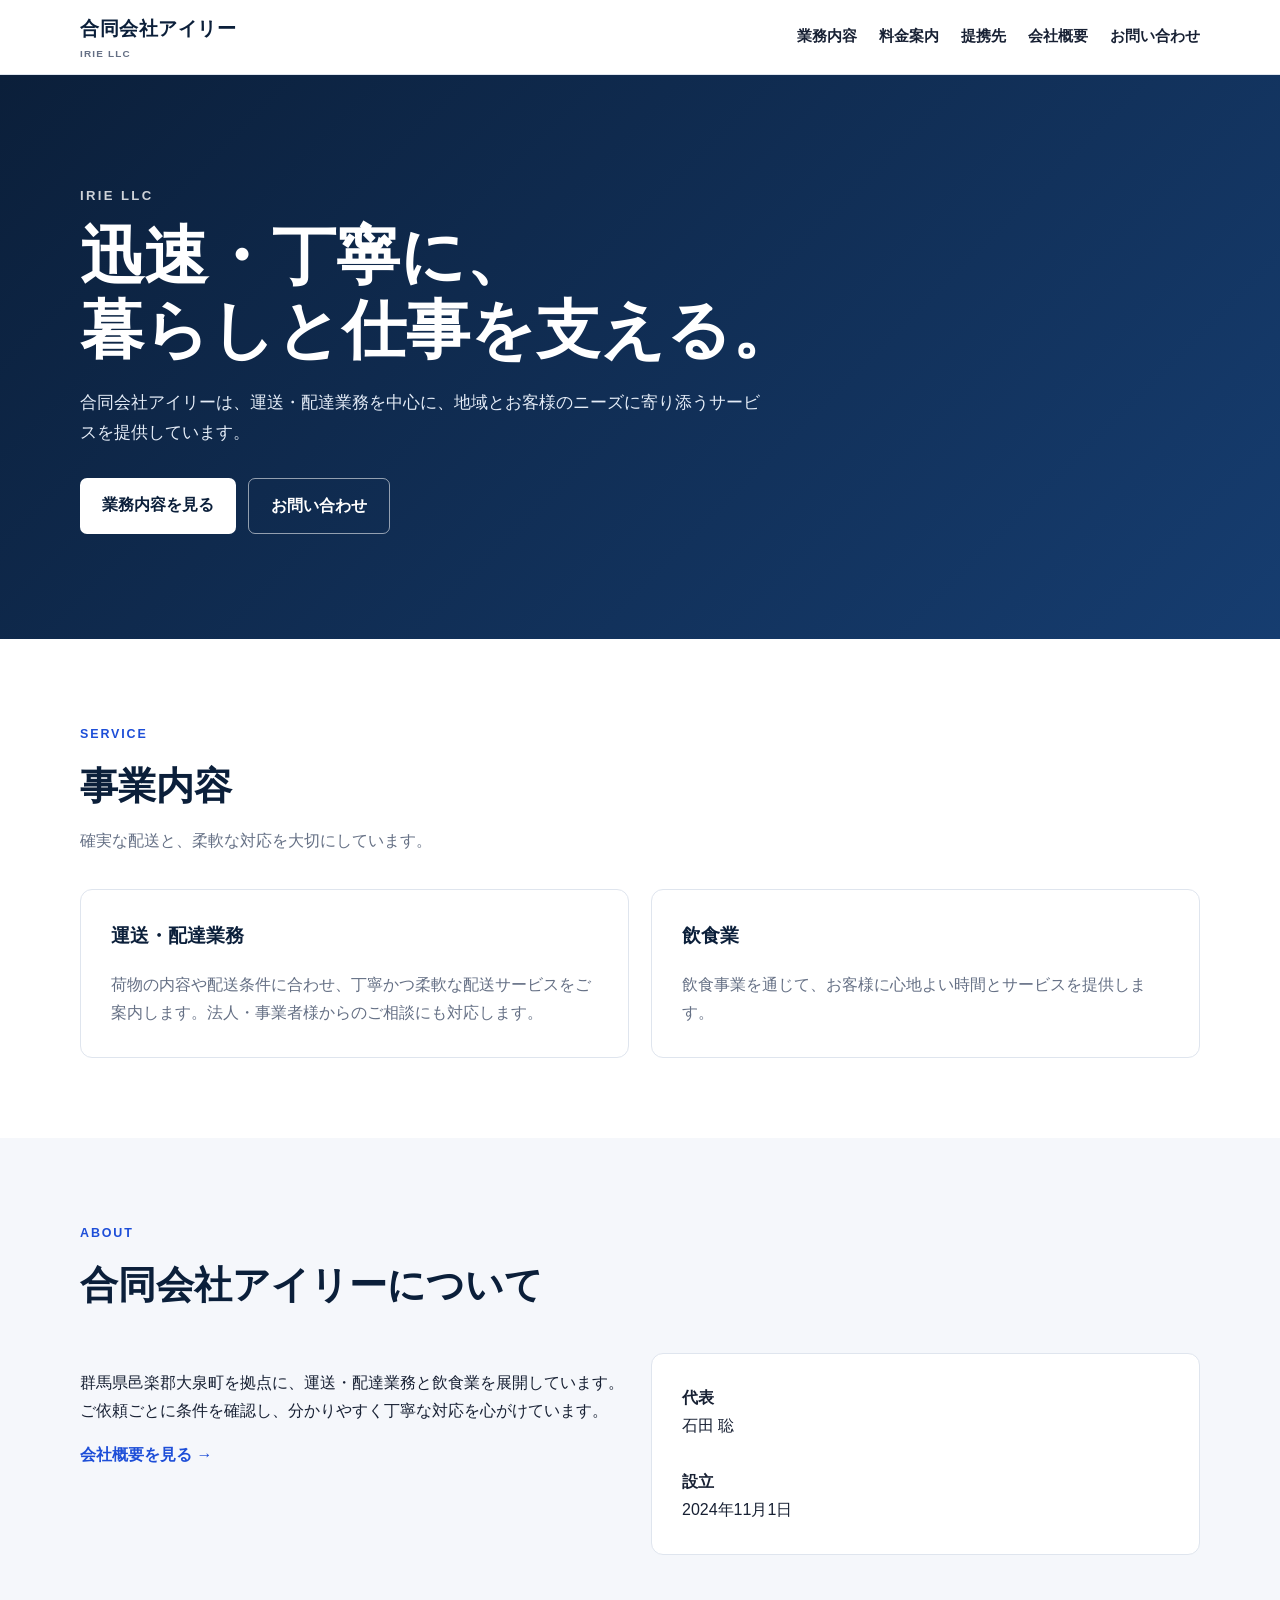
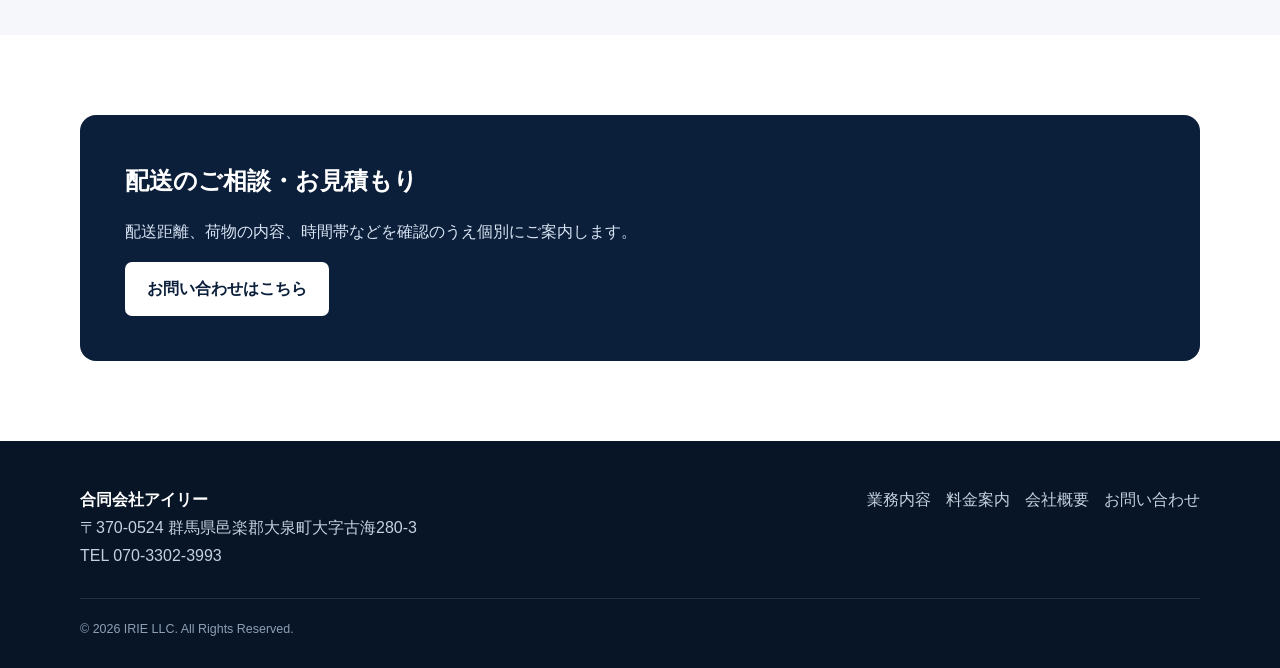
==== index.html @ ed19f30e "Add files via upload" ====
<!doctype html><html lang="ja"><head><meta charset="utf-8"><meta name="viewport" content="width=device-width,initial-scale=1"><title>トップ｜合同会社アイリー</title><meta name="description" content="合同会社アイリーの公式サイトです。運送・配達業務、飲食業を展開しています。"><link rel="stylesheet" href="style.css"></head><body><header class="site-header"><div class="container header-inner"><a class="brand" href="index.html">合同会社アイリー<small>IRIE LLC</small></a><button class="menu-btn" aria-label="メニュー">☰</button><nav class="nav"><a href="service.html">業務内容</a><a href="price.html">料金案内</a><a href="partners.html">提携先</a><a href="company.html">会社概要</a><a href="contact.html">お問い合わせ</a></nav></div></header><main><section class="hero"><div class="container"><div class="eyebrow">IRIE LLC</div><h1>迅速・丁寧に、<br>暮らしと仕事を支える。</h1><p>合同会社アイリーは、運送・配達業務を中心に、地域とお客様のニーズに寄り添うサービスを提供しています。</p><div class="buttons"><a class="btn" href="service.html">業務内容を見る</a><a class="btn outline" href="contact.html">お問い合わせ</a></div></div></section><section><div class="container"><div class="section-head"><span>SERVICE</span><h2>事業内容</h2><p>確実な配送と、柔軟な対応を大切にしています。</p></div><div class="grid"><div class="card"><h3>運送・配達業務</h3><p>荷物の内容や配送条件に合わせ、丁寧かつ柔軟な配送サービスをご案内します。法人・事業者様からのご相談にも対応します。</p></div><div class="card"><h3>飲食業</h3><p>飲食事業を通じて、お客様に心地よい時間とサービスを提供します。</p></div></div></div></section><section class="soft"><div class="container"><div class="section-head"><span>ABOUT</span><h2>合同会社アイリーについて</h2></div><div class="grid"><div><p>群馬県邑楽郡大泉町を拠点に、運送・配達業務と飲食業を展開しています。ご依頼ごとに条件を確認し、分かりやすく丁寧な対応を心がけています。</p><a href="company.html" style="color:#1d4ed8;font-weight:700">会社概要を見る →</a></div><div class="card"><strong>代表</strong><br>石田 聡<br><br><strong>設立</strong><br>2024年11月1日</div></div></div></section><section><div class="container"><div class="cta"><h2>配送のご相談・お見積もり</h2><p>配送距離、荷物の内容、時間帯などを確認のうえ個別にご案内します。</p><a class="btn" href="contact.html">お問い合わせはこちら</a></div></div></section></main><footer class="footer"><div class="container"><div class="footer-grid"><div><strong>合同会社アイリー</strong><br>〒370-0524 群馬県邑楽郡大泉町大字古海280-3<br>TEL 070-3302-3993</div><nav><a href="service.html">業務内容</a><a href="price.html">料金案内</a><a href="company.html">会社概要</a><a href="contact.html">お問い合わせ</a></nav></div><div class="copyright">© 2026 IRIE LLC. All Rights Reserved.</div></div></footer><script src="script.js"></script></body></html>
---- style.css ----
:root{--navy:#0b1f3a;--blue:#1d4ed8;--light:#f5f7fb;--text:#172033;--muted:#657085;--white:#fff;--line:#dfe5ee;--max:1120px}*{box-sizing:border-box}html{scroll-behavior:smooth}body{margin:0;font-family:-apple-system,BlinkMacSystemFont,"Segoe UI","Noto Sans JP",sans-serif;color:var(--text);line-height:1.75;background:#fff}a{color:inherit;text-decoration:none}.container{width:min(calc(100% - 40px),var(--max));margin:auto}.site-header{position:sticky;top:0;z-index:20;background:rgba(255,255,255,.96);border-bottom:1px solid var(--line);backdrop-filter:blur(8px)}.header-inner{height:74px;display:flex;align-items:center;justify-content:space-between}.brand{font-weight:800;font-size:1.2rem;color:var(--navy);letter-spacing:.03em}.brand small{display:block;font-size:.62rem;color:var(--muted);font-weight:600;letter-spacing:.12em}.nav{display:flex;gap:22px;align-items:center;font-size:.92rem;font-weight:650}.nav a:hover{color:var(--blue)}.menu-btn{display:none;border:0;background:none;font-size:1.5rem}.hero{background:linear-gradient(135deg,var(--navy),#163d70);color:#fff;padding:110px 0 105px}.hero .eyebrow{font-size:.82rem;letter-spacing:.18em;font-weight:700;opacity:.8}.hero h1{font-size:clamp(2.25rem,5vw,4.6rem);line-height:1.15;margin:12px 0 20px;max-width:850px}.hero p{max-width:680px;font-size:1.08rem;color:#e5edf8}.buttons{display:flex;gap:12px;flex-wrap:wrap;margin-top:30px}.btn{display:inline-block;padding:13px 22px;border-radius:7px;background:#fff;color:var(--navy);font-weight:750}.btn.outline{background:transparent;color:#fff;border:1px solid rgba(255,255,255,.55)}section{padding:80px 0}.section-head{margin-bottom:34px}.section-head span{color:var(--blue);font-size:.78rem;font-weight:800;letter-spacing:.15em}.section-head h2{font-size:clamp(1.8rem,3vw,2.6rem);margin:5px 0 8px;color:var(--navy)}.section-head p{color:var(--muted);margin:0}.grid{display:grid;grid-template-columns:repeat(2,1fr);gap:22px}.card{padding:30px;border:1px solid var(--line);border-radius:12px;background:#fff}.card h3{margin-top:0;color:var(--navy)}.card p{color:var(--muted);margin-bottom:0}.soft{background:var(--light)}.table-wrap{overflow-x:auto;border:1px solid var(--line);border-radius:12px}table{width:100%;border-collapse:collapse;background:#fff}th,td{padding:17px 20px;text-align:left;border-bottom:1px solid var(--line)}th{width:30%;background:#f8fafc;color:var(--navy)}tr:last-child th,tr:last-child td{border-bottom:0}.notice{padding:22px;border-left:4px solid var(--blue);background:#eef4ff;border-radius:6px;color:#334155}.cta{background:var(--navy);color:#fff;border-radius:16px;padding:45px}.cta h2{margin:0 0 10px}.cta p{color:#d9e4f3}.page-hero{padding:72px 0;background:var(--light);border-bottom:1px solid var(--line)}.page-hero h1{font-size:clamp(2rem,4vw,3.2rem);margin:0;color:var(--navy)}.page-hero p{color:var(--muted);margin:8px 0 0}.footer{background:#071526;color:#c6d1df;padding:45px 0 28px}.footer strong{color:#fff}.footer-grid{display:flex;justify-content:space-between;gap:30px;flex-wrap:wrap}.footer nav{display:flex;gap:15px;flex-wrap:wrap}.copyright{border-top:1px solid #203148;margin-top:28px;padding-top:20px;font-size:.78rem;color:#8fa0b5}.tel{font-size:clamp(1.7rem,4vw,2.7rem);font-weight:800;color:var(--navy)}@media(max-width:800px){.nav{display:none;position:absolute;top:74px;left:0;right:0;background:#fff;padding:20px;flex-direction:column;border-bottom:1px solid var(--line)}.nav.open{display:flex}.menu-btn{display:block}.hero{padding:80px 0}.grid{grid-template-columns:1fr}section{padding:60px 0}.container{width:min(calc(100% - 28px),var(--max))}.cta{padding:30px 24px}th,td{padding:14px}th{width:38%}}
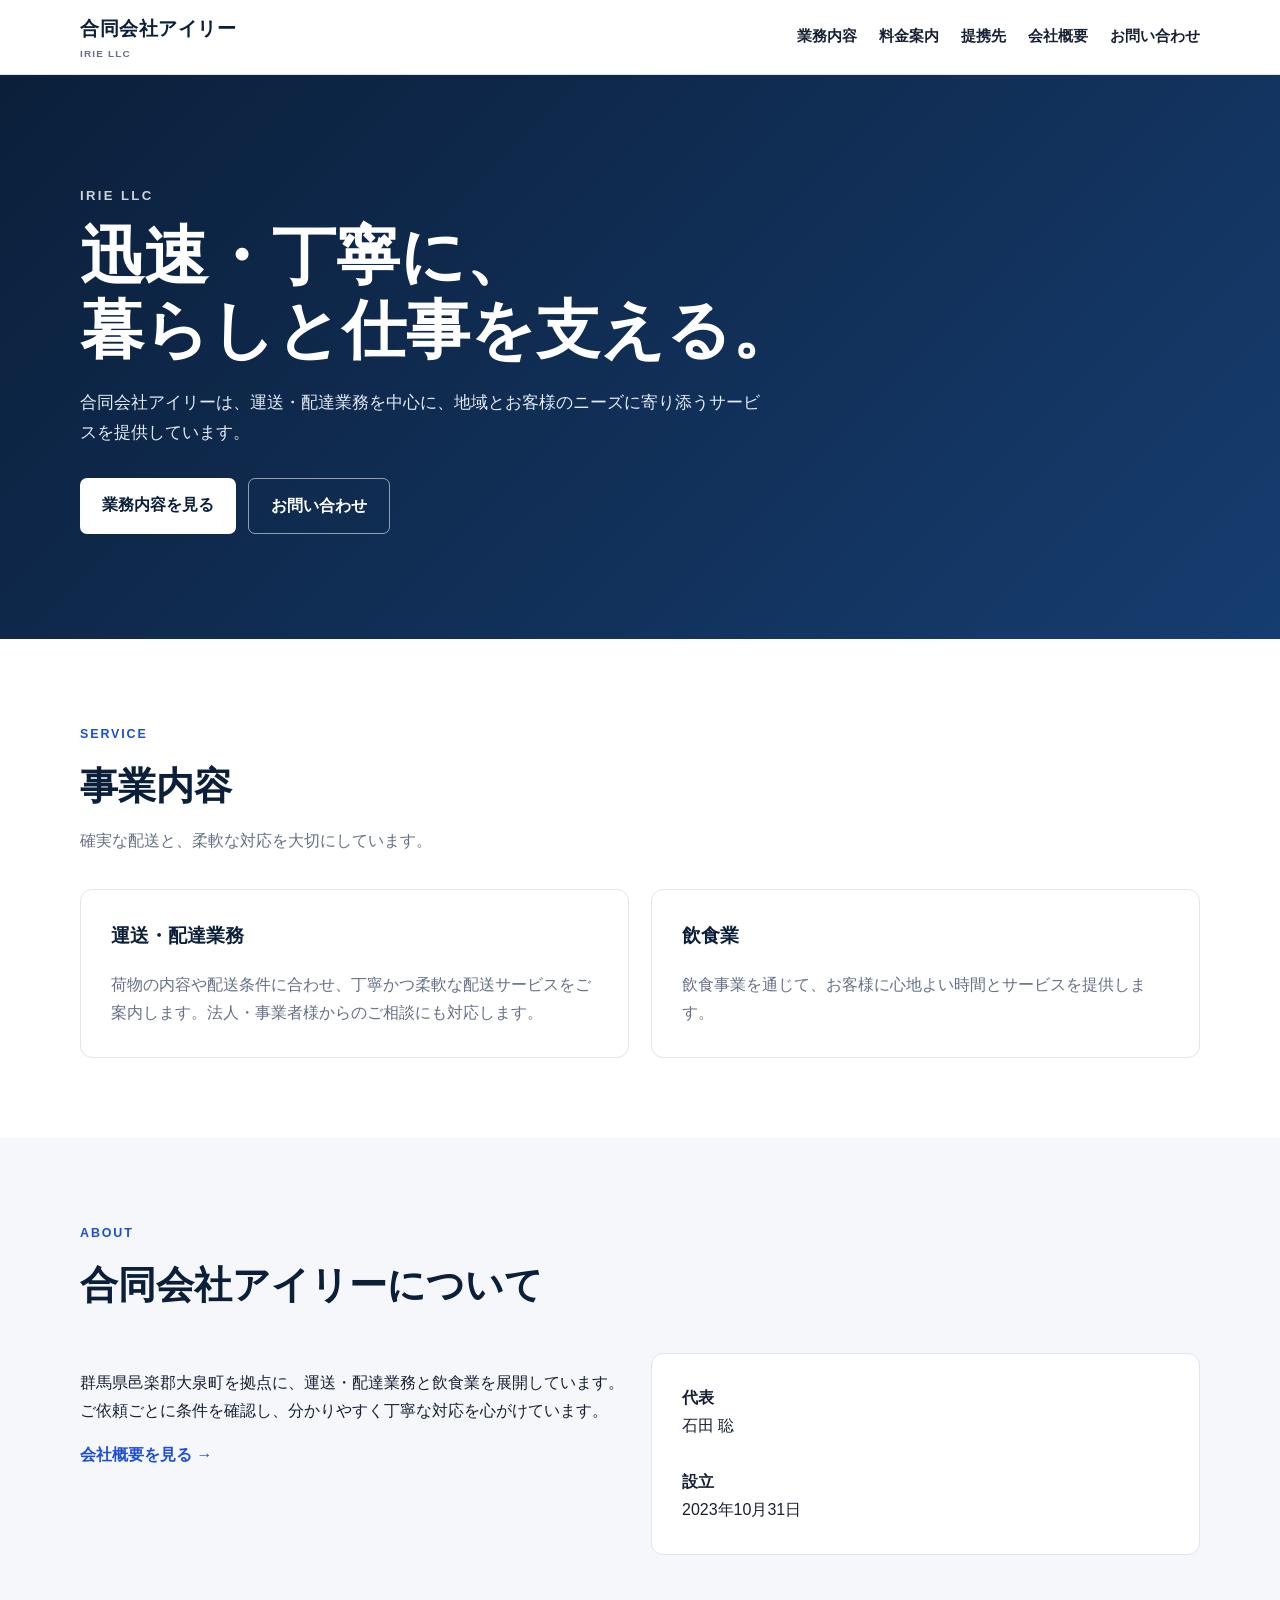
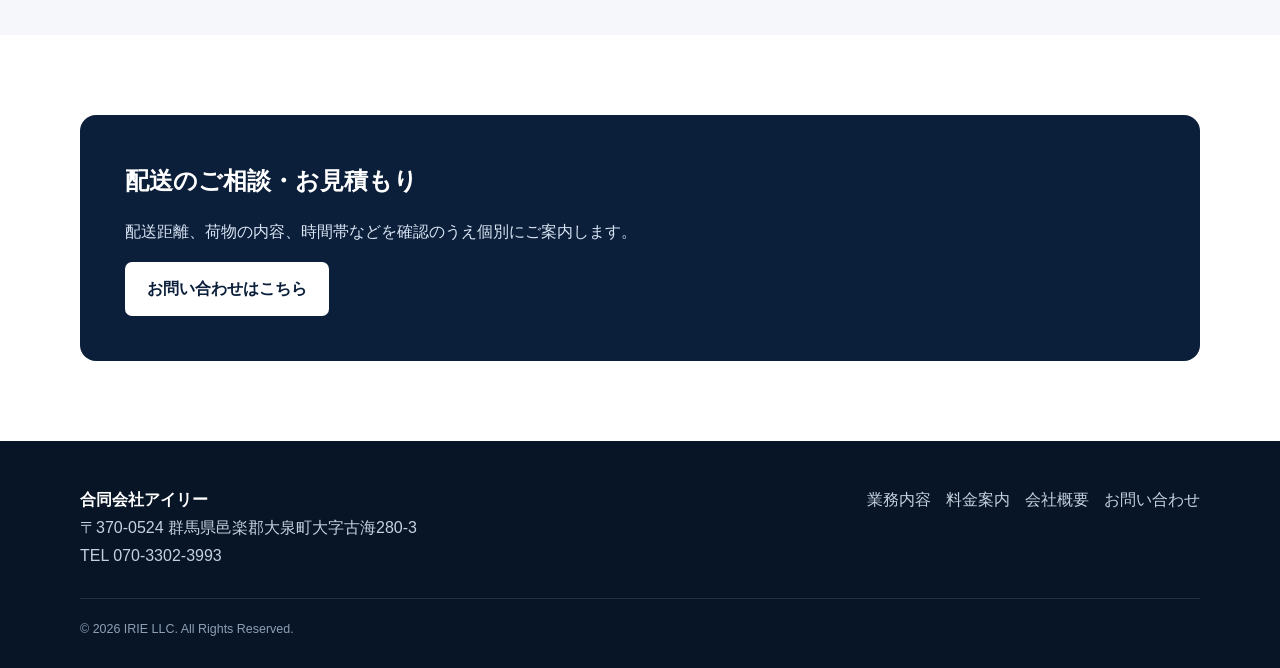
==== commit 726fdf83: "Add files via upload" ====
--- a/index.html
+++ b/index.html
@@ -1 +1 @@
-<!doctype html><html lang="ja"><head><meta charset="utf-8"><meta name="viewport" content="width=device-width,initial-scale=1"><title>トップ｜合同会社アイリー</title><meta name="description" content="合同会社アイリーの公式サイトです。運送・配達業務、飲食業を展開しています。"><link rel="stylesheet" href="style.css"></head><body><header class="site-header"><div class="container header-inner"><a class="brand" href="index.html">合同会社アイリー<small>IRIE LLC</small></a><button class="menu-btn" aria-label="メニュー">☰</button><nav class="nav"><a href="service.html">業務内容</a><a href="price.html">料金案内</a><a href="partners.html">提携先</a><a href="company.html">会社概要</a><a href="contact.html">お問い合わせ</a></nav></div></header><main><section class="hero"><div class="container"><div class="eyebrow">IRIE LLC</div><h1>迅速・丁寧に、<br>暮らしと仕事を支える。</h1><p>合同会社アイリーは、運送・配達業務を中心に、地域とお客様のニーズに寄り添うサービスを提供しています。</p><div class="buttons"><a class="btn" href="service.html">業務内容を見る</a><a class="btn outline" href="contact.html">お問い合わせ</a></div></div></section><section><div class="container"><div class="section-head"><span>SERVICE</span><h2>事業内容</h2><p>確実な配送と、柔軟な対応を大切にしています。</p></div><div class="grid"><div class="card"><h3>運送・配達業務</h3><p>荷物の内容や配送条件に合わせ、丁寧かつ柔軟な配送サービスをご案内します。法人・事業者様からのご相談にも対応します。</p></div><div class="card"><h3>飲食業</h3><p>飲食事業を通じて、お客様に心地よい時間とサービスを提供します。</p></div></div></div></section><section class="soft"><div class="container"><div class="section-head"><span>ABOUT</span><h2>合同会社アイリーについて</h2></div><div class="grid"><div><p>群馬県邑楽郡大泉町を拠点に、運送・配達業務と飲食業を展開しています。ご依頼ごとに条件を確認し、分かりやすく丁寧な対応を心がけています。</p><a href="company.html" style="color:#1d4ed8;font-weight:700">会社概要を見る →</a></div><div class="card"><strong>代表</strong><br>石田 聡<br><br><strong>設立</strong><br>2024年11月1日</div></div></div></section><section><div class="container"><div class="cta"><h2>配送のご相談・お見積もり</h2><p>配送距離、荷物の内容、時間帯などを確認のうえ個別にご案内します。</p><a class="btn" href="contact.html">お問い合わせはこちら</a></div></div></section></main><footer class="footer"><div class="container"><div class="footer-grid"><div><strong>合同会社アイリー</strong><br>〒370-0524 群馬県邑楽郡大泉町大字古海280-3<br>TEL 070-3302-3993</div><nav><a href="service.html">業務内容</a><a href="price.html">料金案内</a><a href="company.html">会社概要</a><a href="contact.html">お問い合わせ</a></nav></div><div class="copyright">© 2026 IRIE LLC. All Rights Reserved.</div></div></footer><script src="script.js"></script></body></html>+<!doctype html><html lang="ja"><head><meta charset="utf-8"><meta name="viewport" content="width=device-width,initial-scale=1"><title>合同会社アイリー｜群馬県大泉町の運送・配達・飲食事業</title><meta name="description" content="群馬県邑楽郡大泉町の合同会社アイリー公式サイト。運送・配達業務を中心に、飲食事業も展開しています。配送のご相談・お見積もりはお気軽にお問い合わせください。"><link rel="canonical" href="https://irie-llc.github.io/irie-llc/"><meta name="robots" content="index,follow"><meta property="og:type" content="website"><meta property="og:locale" content="ja_JP"><meta property="og:site_name" content="合同会社アイリー"><meta property="og:title" content="合同会社アイリー｜群馬県大泉町の運送・配達・飲食事業"><meta property="og:description" content="群馬県邑楽郡大泉町の合同会社アイリー公式サイト。運送・配達業務を中心に、飲食事業も展開しています。配送のご相談・お見積もりはお気軽にお問い合わせください。"><meta property="og:url" content="https://irie-llc.github.io/irie-llc/"><script type="application/ld+json">{"@context":"https://schema.org","@type":"Organization","name":"合同会社アイリー","alternateName":"IRIE LLC","url":"https://irie-llc.github.io/irie-llc/","telephone":"070-3302-3993","foundingDate":"2023-10-31","address":{"@type":"PostalAddress","postalCode":"370-0524","addressRegion":"群馬県","addressLocality":"邑楽郡大泉町","streetAddress":"大字古海280-3","addressCountry":"JP"}}</script><link rel="stylesheet" href="style.css"></head><body><header class="site-header"><div class="container header-inner"><a class="brand" href="index.html">合同会社アイリー<small>IRIE LLC</small></a><button class="menu-btn" aria-label="メニュー">☰</button><nav class="nav"><a href="service.html">業務内容</a><a href="price.html">料金案内</a><a href="partners.html">提携先</a><a href="company.html">会社概要</a><a href="contact.html">お問い合わせ</a></nav></div></header><main><section class="hero"><div class="container"><div class="eyebrow">IRIE LLC</div><h1>迅速・丁寧に、<br>暮らしと仕事を支える。</h1><p>合同会社アイリーは、運送・配達業務を中心に、地域とお客様のニーズに寄り添うサービスを提供しています。</p><div class="buttons"><a class="btn" href="service.html">業務内容を見る</a><a class="btn outline" href="contact.html">お問い合わせ</a></div></div></section><section><div class="container"><div class="section-head"><span>SERVICE</span><h2>事業内容</h2><p>確実な配送と、柔軟な対応を大切にしています。</p></div><div class="grid"><div class="card"><h3>運送・配達業務</h3><p>荷物の内容や配送条件に合わせ、丁寧かつ柔軟な配送サービスをご案内します。法人・事業者様からのご相談にも対応します。</p></div><div class="card"><h3>飲食業</h3><p>飲食事業を通じて、お客様に心地よい時間とサービスを提供します。</p></div></div></div></section><section class="soft"><div class="container"><div class="section-head"><span>ABOUT</span><h2>合同会社アイリーについて</h2></div><div class="grid"><div><p>群馬県邑楽郡大泉町を拠点に、運送・配達業務と飲食業を展開しています。ご依頼ごとに条件を確認し、分かりやすく丁寧な対応を心がけています。</p><a href="company.html" style="color:#1d4ed8;font-weight:700">会社概要を見る →</a></div><div class="card"><strong>代表</strong><br>石田 聡<br><br><strong>設立</strong><br>2023年10月31日</div></div></div></section><section><div class="container"><div class="cta"><h2>配送のご相談・お見積もり</h2><p>配送距離、荷物の内容、時間帯などを確認のうえ個別にご案内します。</p><a class="btn" href="contact.html">お問い合わせはこちら</a></div></div></section></main><footer class="footer"><div class="container"><div class="footer-grid"><div><strong>合同会社アイリー</strong><br>〒370-0524 群馬県邑楽郡大泉町大字古海280-3<br>TEL 070-3302-3993</div><nav><a href="service.html">業務内容</a><a href="price.html">料金案内</a><a href="company.html">会社概要</a><a href="contact.html">お問い合わせ</a></nav></div><div class="copyright">© 2026 IRIE LLC. All Rights Reserved.</div></div></footer><script src="script.js"></script></body></html>
--- a/style.css
+++ b/style.css
@@ -1 +1,7 @@
 :root{--navy:#0b1f3a;--blue:#1d4ed8;--light:#f5f7fb;--text:#172033;--muted:#657085;--white:#fff;--line:#dfe5ee;--max:1120px}*{box-sizing:border-box}html{scroll-behavior:smooth}body{margin:0;font-family:-apple-system,BlinkMacSystemFont,"Segoe UI","Noto Sans JP",sans-serif;color:var(--text);line-height:1.75;background:#fff}a{color:inherit;text-decoration:none}.container{width:min(calc(100% - 40px),var(--max));margin:auto}.site-header{position:sticky;top:0;z-index:20;background:rgba(255,255,255,.96);border-bottom:1px solid var(--line);backdrop-filter:blur(8px)}.header-inner{height:74px;display:flex;align-items:center;justify-content:space-between}.brand{font-weight:800;font-size:1.2rem;color:var(--navy);letter-spacing:.03em}.brand small{display:block;font-size:.62rem;color:var(--muted);font-weight:600;letter-spacing:.12em}.nav{display:flex;gap:22px;align-items:center;font-size:.92rem;font-weight:650}.nav a:hover{color:var(--blue)}.menu-btn{display:none;border:0;background:none;font-size:1.5rem}.hero{background:linear-gradient(135deg,var(--navy),#163d70);color:#fff;padding:110px 0 105px}.hero .eyebrow{font-size:.82rem;letter-spacing:.18em;font-weight:700;opacity:.8}.hero h1{font-size:clamp(2.25rem,5vw,4.6rem);line-height:1.15;margin:12px 0 20px;max-width:850px}.hero p{max-width:680px;font-size:1.08rem;color:#e5edf8}.buttons{display:flex;gap:12px;flex-wrap:wrap;margin-top:30px}.btn{display:inline-block;padding:13px 22px;border-radius:7px;background:#fff;color:var(--navy);font-weight:750}.btn.outline{background:transparent;color:#fff;border:1px solid rgba(255,255,255,.55)}section{padding:80px 0}.section-head{margin-bottom:34px}.section-head span{color:var(--blue);font-size:.78rem;font-weight:800;letter-spacing:.15em}.section-head h2{font-size:clamp(1.8rem,3vw,2.6rem);margin:5px 0 8px;color:var(--navy)}.section-head p{color:var(--muted);margin:0}.grid{display:grid;grid-template-columns:repeat(2,1fr);gap:22px}.card{padding:30px;border:1px solid var(--line);border-radius:12px;background:#fff}.card h3{margin-top:0;color:var(--navy)}.card p{color:var(--muted);margin-bottom:0}.soft{background:var(--light)}.table-wrap{overflow-x:auto;border:1px solid var(--line);border-radius:12px}table{width:100%;border-collapse:collapse;background:#fff}th,td{padding:17px 20px;text-align:left;border-bottom:1px solid var(--line)}th{width:30%;background:#f8fafc;color:var(--navy)}tr:last-child th,tr:last-child td{border-bottom:0}.notice{padding:22px;border-left:4px solid var(--blue);background:#eef4ff;border-radius:6px;color:#334155}.cta{background:var(--navy);color:#fff;border-radius:16px;padding:45px}.cta h2{margin:0 0 10px}.cta p{color:#d9e4f3}.page-hero{padding:72px 0;background:var(--light);border-bottom:1px solid var(--line)}.page-hero h1{font-size:clamp(2rem,4vw,3.2rem);margin:0;color:var(--navy)}.page-hero p{color:var(--muted);margin:8px 0 0}.footer{background:#071526;color:#c6d1df;padding:45px 0 28px}.footer strong{color:#fff}.footer-grid{display:flex;justify-content:space-between;gap:30px;flex-wrap:wrap}.footer nav{display:flex;gap:15px;flex-wrap:wrap}.copyright{border-top:1px solid #203148;margin-top:28px;padding-top:20px;font-size:.78rem;color:#8fa0b5}.tel{font-size:clamp(1.7rem,4vw,2.7rem);font-weight:800;color:var(--navy)}@media(max-width:800px){.nav{display:none;position:absolute;top:74px;left:0;right:0;background:#fff;padding:20px;flex-direction:column;border-bottom:1px solid var(--line)}.nav.open{display:flex}.menu-btn{display:block}.hero{padding:80px 0}.grid{grid-template-columns:1fr}section{padding:60px 0}.container{width:min(calc(100% - 28px),var(--max))}.cta{padding:30px 24px}th,td{padding:14px}th{width:38%}}
+
+/* Google Map */
+.map-wrap{width:100%;height:420px;border-radius:18px;overflow:hidden;box-shadow:0 10px 30px rgba(15,23,42,.10);background:#e5e7eb}
+.map-wrap iframe{width:100%;height:100%;border:0;display:block}
+.map-address{margin-top:14px;font-size:.95rem;color:#475569}
+@media (max-width:640px){.map-wrap{height:320px}}
